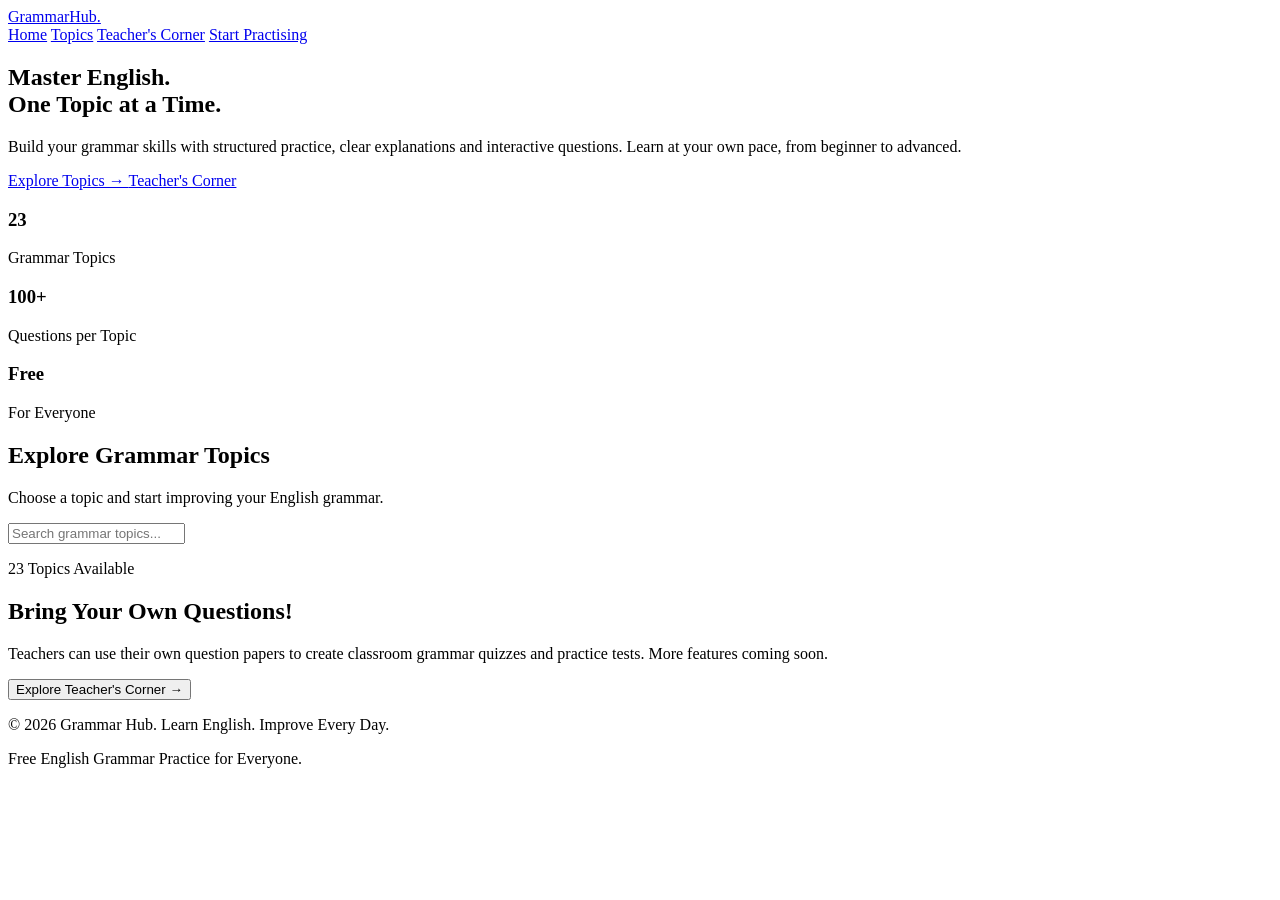
==== index.html @ 3b4cc68e "Add initial HTML structure for Grammar Hub This file contains the complete HTML structure for the Gr" ====
<!DOCTYPE html>
<html lang="en">
<head>
    <meta charset="UTF-8">
    <meta name="viewport" content="width=device-width, initial-scale=1.0">

    <title>Grammar Hub | English Grammar Practice</title>

    <meta name="description" content="Improve your English grammar with interactive practice, revision and quizzes across 23 grammar topics.">

    <link rel="preconnect" href="https://fonts.googleapis.com">
    <link rel="preconnect" href="https://fonts.gstatic.com" crossorigin>

    <link href="https://fonts.googleapis.com/css2?family=Inter:wght@400;500;600;700;800&display=swap" rel="stylesheet">

    <link rel="stylesheet" href="css/style.css">
</head>

<body>

    <!-- NAVIGATION -->
    <header class="navbar">

        <a href="#" class="logo">GrammarHub.</a>

        <nav class="nav-links">
            <a href="#">Home</a>
            <a href="#topics">Topics</a>
            <a href="#teacher">Teacher's Corner</a>
            <a href="#topics" class="btn btn-primary">Start Practising</a>
        </nav>

    </header>


    <!-- HERO SECTION -->
    <main>

        <section class="hero">

            <h1>
                Master English.<br>
                <span>One Topic at a Time.</span>
            </h1>

            <p>
                Build your grammar skills with structured practice,
                clear explanations and interactive questions.
                Learn at your own pace, from beginner to advanced.
            </p>

            <div class="hero-buttons">

                <a href="#topics" class="btn btn-primary">
                    Explore Topics →
                </a>

                <a href="#teacher" class="btn btn-outline">
                    Teacher's Corner
                </a>

            </div>

            <div class="hero-stats">

                <div class="stat">
                    <h3>23</h3>
                    <p>Grammar Topics</p>
                </div>

                <div class="stat">
                    <h3>100+</h3>
                    <p>Questions per Topic</p>
                </div>

                <div class="stat">
                    <h3>Free</h3>
                    <p>For Everyone</p>
                </div>

            </div>

        </section>


        <!-- TOPICS SECTION -->
        <section class="section" id="topics">

            <div class="section-heading">

                <h2>Explore Grammar Topics</h2>

                <p>
                    Choose a topic and start improving your English grammar.
                </p>

            </div>

            <div class="search-container">

                <input
                    type="text"
                    id="topicSearch"
                    placeholder="Search grammar topics..."
                    autocomplete="off"
                >

            </div>

            <p id="topicCount">23 Topics Available</p>

            <div class="topic-grid" id="topicGrid">

                <!-- Topic cards will be added using JavaScript -->

            </div>

            <p id="noResults" hidden>
                No topics found. Try another search.
            </p>

        </section>


        <!-- TEACHER SECTION -->
        <section class="section teacher-section" id="teacher">

            <div class="teacher-box">

                <h2>Bring Your Own Questions!</h2>

                <p>
                    Teachers can use their own question papers to
                    create classroom grammar quizzes and practice tests.
                    More features coming soon.
                </p>

                <button class="btn btn-primary" id="teacherBtn">
                    Explore Teacher's Corner →
                </button>

            </div>

        </section>

    </main>


    <!-- FOOTER -->
    <footer class="footer">

        <p>
            © 2026 Grammar Hub. Learn English. Improve Every Day.
        </p>

        <p>
            Free English Grammar Practice for Everyone.
        </p>

    </footer>


    <!-- JAVASCRIPT -->
    <script src="js/app.js"></script>

</body>
</html>
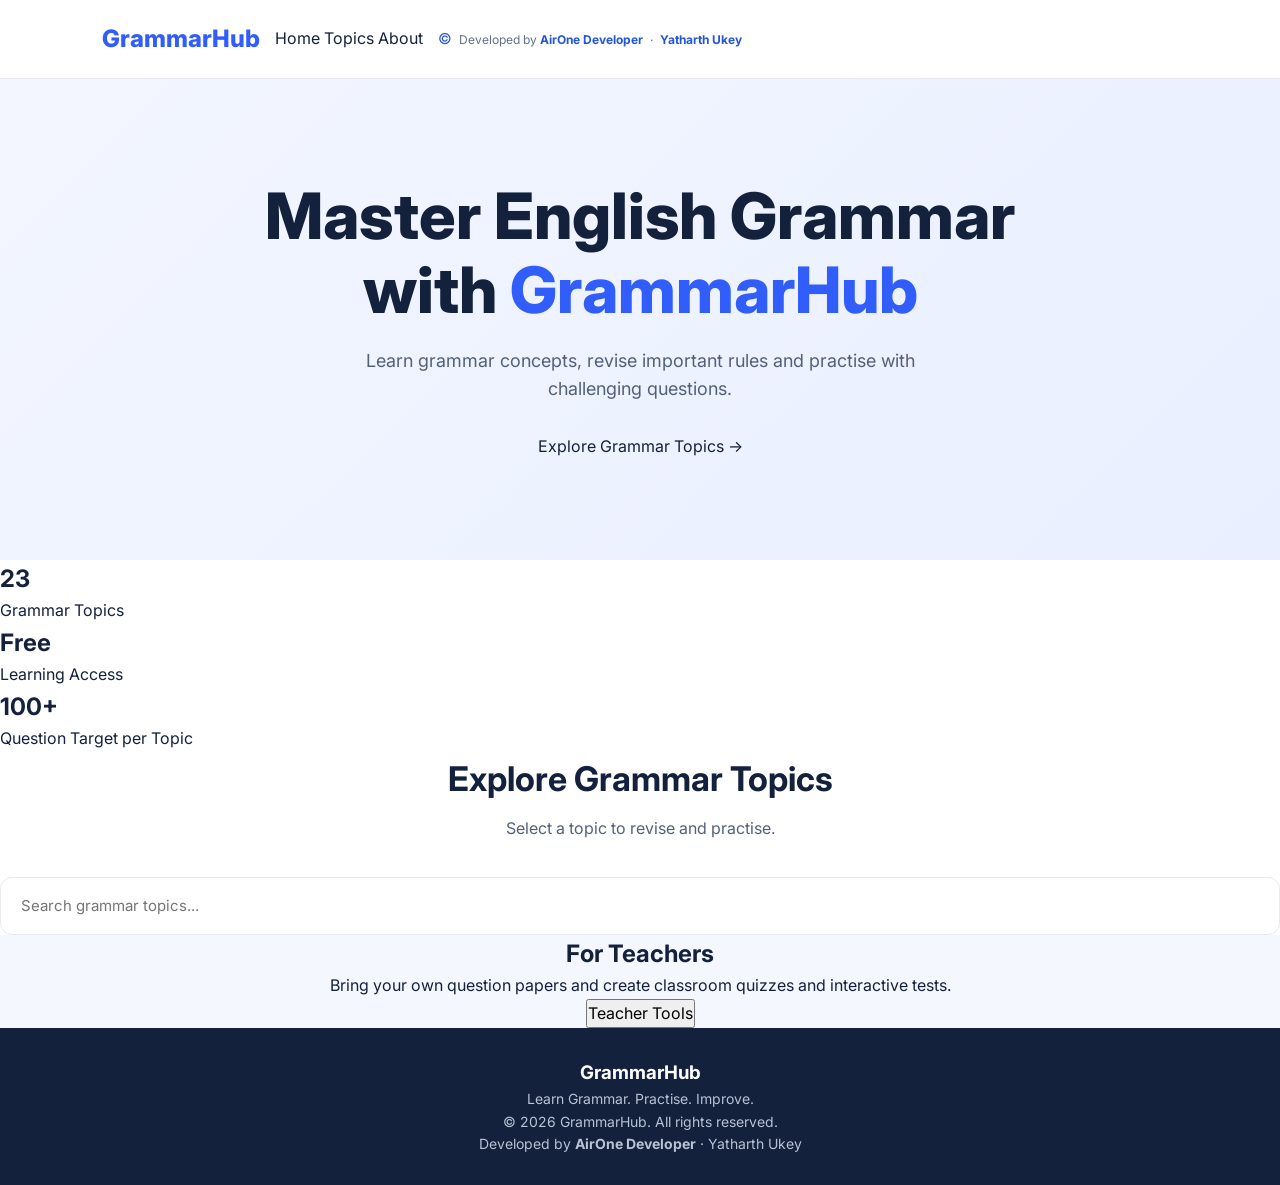
==== commit a18c338a: "Update index.html with new meta tags and content" ====
--- a/index.html
+++ b/index.html
@@ -4,164 +4,209 @@
 <head>
     <meta charset="UTF-8">
     <meta name="viewport" content="width=device-width, initial-scale=1.0">
-
-    <title>Grammar Hub | English Grammar Practice</title>
-
-    <meta name="description" content="Improve your English grammar with interactive practice, revision and quizzes across 23 grammar topics.">
-
-    <link rel="preconnect" href="https://fonts.googleapis.com">
-    <link rel="preconnect" href="https://fonts.gstatic.com" crossorigin>
-
-    <link href="https://fonts.googleapis.com/css2?family=Inter:wght@400;500;600;700;800&display=swap" rel="stylesheet">
+    <meta name="theme-color" content="#101b3d">
+
+    <meta name="description" content="GrammarHub - Free English Grammar Practice and Revision for students.">
+    <meta name="author" content="AirOne Developer - Yatharth Ukey">
+
+    <title>GrammarHub | English Grammar Practice</title>
 
     <link rel="stylesheet" href="css/style.css">
+
+    <style>
+        .developer-credit {
+            display: flex;
+            align-items: center;
+            gap: 7px;
+            font-size: 12px;
+            color: #64708b;
+            white-space: nowrap;
+        }
+
+        .developer-credit strong {
+            color: #2456d8;
+            font-weight: 700;
+        }
+
+        .developer-credit .credit-symbol {
+            color: #2456d8;
+            font-size: 15px;
+        }
+
+        .navbar .container {
+            display: flex;
+            align-items: center;
+            justify-content: space-between;
+            gap: 15px;
+            flex-wrap: wrap;
+        }
+
+        @media(max-width: 600px) {
+            .developer-credit {
+                width: 100%;
+                justify-content: center;
+                padding-bottom: 10px;
+                font-size: 11px;
+            }
+        }
+    </style>
 </head>
 
 <body>
 
-    <!-- NAVIGATION -->
+    <!-- NAVIGATION BAR -->
+
     <header class="navbar">
-
-        <a href="#" class="logo">GrammarHub.</a>
-
-        <nav class="nav-links">
-            <a href="#">Home</a>
-            <a href="#topics">Topics</a>
-            <a href="#teacher">Teacher's Corner</a>
-            <a href="#topics" class="btn btn-primary">Start Practising</a>
-        </nav>
-
+        <div class="container">
+
+            <a href="index.html" class="logo">
+                Grammar<span>Hub</span>
+            </a>
+
+            <nav>
+                <a href="index.html">Home</a>
+                <a href="#topics">Topics</a>
+                <a href="#about">About</a>
+            </nav>
+
+            <div class="developer-credit">
+                <span class="credit-symbol">©</span>
+                <span>Developed by <strong>AirOne Developer</strong></span>
+                <span>·</span>
+                <strong>Yatharth Ukey</strong>
+            </div>
+
+        </div>
     </header>
 
 
     <!-- HERO SECTION -->
-    <main>
-
-        <section class="hero">
+
+    <section class="hero">
+        <div class="container">
 
             <h1>
-                Master English.<br>
-                <span>One Topic at a Time.</span>
+                Master English Grammar with
+                <span>GrammarHub</span>
             </h1>
 
             <p>
-                Build your grammar skills with structured practice,
-                clear explanations and interactive questions.
-                Learn at your own pace, from beginner to advanced.
-            </p>
-
-            <div class="hero-buttons">
-
-                <a href="#topics" class="btn btn-primary">
-                    Explore Topics →
-                </a>
-
-                <a href="#teacher" class="btn btn-outline">
-                    Teacher's Corner
-                </a>
-
-            </div>
-
-            <div class="hero-stats">
-
-                <div class="stat">
-                    <h3>23</h3>
+                Learn grammar concepts, revise important rules
+                and practise with challenging questions.
+            </p>
+
+            <a href="#topics" class="primary-button">
+                Explore Grammar Topics →
+            </a>
+
+        </div>
+    </section>
+
+
+    <!-- STATS SECTION -->
+
+    <section class="stats">
+        <div class="container">
+
+            <div class="stats-grid">
+
+                <div class="stat-card">
+                    <h2>23</h2>
                     <p>Grammar Topics</p>
                 </div>
 
-                <div class="stat">
-                    <h3>100+</h3>
-                    <p>Questions per Topic</p>
+                <div class="stat-card">
+                    <h2>Free</h2>
+                    <p>Learning Access</p>
                 </div>
 
-                <div class="stat">
-                    <h3>Free</h3>
-                    <p>For Everyone</p>
+                <div class="stat-card">
+                    <h2>100+</h2>
+                    <p>Question Target per Topic</p>
                 </div>
 
             </div>
 
-        </section>
-
-
-        <!-- TOPICS SECTION -->
-        <section class="section" id="topics">
+        </div>
+    </section>
+
+
+    <!-- TOPICS SECTION -->
+
+    <section class="topics-section" id="topics">
+
+        <div class="container">
 
             <div class="section-heading">
-
                 <h2>Explore Grammar Topics</h2>
-
-                <p>
-                    Choose a topic and start improving your English grammar.
-                </p>
-
-            </div>
-
-            <div class="search-container">
-
+                <p>Select a topic to revise and practise.</p>
+            </div>
+
+            <div class="search-box">
                 <input
                     type="text"
                     id="topicSearch"
                     placeholder="Search grammar topics..."
-                    autocomplete="off"
-                >
-
-            </div>
-
-            <p id="topicCount">23 Topics Available</p>
-
-            <div class="topic-grid" id="topicGrid">
-
-                <!-- Topic cards will be added using JavaScript -->
-
-            </div>
-
-            <p id="noResults" hidden>
-                No topics found. Try another search.
-            </p>
-
-        </section>
-
-
-        <!-- TEACHER SECTION -->
-        <section class="section teacher-section" id="teacher">
-
-            <div class="teacher-box">
-
-                <h2>Bring Your Own Questions!</h2>
-
-                <p>
-                    Teachers can use their own question papers to
-                    create classroom grammar quizzes and practice tests.
-                    More features coming soon.
-                </p>
-
-                <button class="btn btn-primary" id="teacherBtn">
-                    Explore Teacher's Corner →
-                </button>
-
-            </div>
-
-        </section>
-
-    </main>
+                    aria-label="Search grammar topics">
+            </div>
+
+            <div class="topics-grid" id="topicGrid">
+                <!-- Topics loaded through app.js -->
+            </div>
+
+        </div>
+
+    </section>
+
+
+    <!-- TEACHER SECTION -->
+
+    <section class="teacher-section" id="about">
+
+        <div class="container">
+
+            <h2>For Teachers</h2>
+
+            <p>
+                Bring your own question papers and create
+                classroom quizzes and interactive tests.
+            </p>
+
+            <button id="teacherButton" class="primary-button">
+                Teacher Tools
+            </button>
+
+        </div>
+
+    </section>
 
 
     <!-- FOOTER -->
+
     <footer class="footer">
 
-        <p>
-            © 2026 Grammar Hub. Learn English. Improve Every Day.
-        </p>
-
-        <p>
-            Free English Grammar Practice for Everyone.
-        </p>
+        <div class="container">
+
+            <h3>GrammarHub</h3>
+
+            <p>
+                Learn Grammar. Practise. Improve.
+            </p>
+
+            <p class="footer-credit">
+                © 2026 GrammarHub. All rights reserved.
+            </p>
+
+            <p class="footer-credit">
+                Developed by <strong>AirOne Developer</strong>
+                · Yatharth Ukey
+            </p>
+
+        </div>
 
     </footer>
 
 
-    <!-- JAVASCRIPT -->
     <script src="js/app.js"></script>
 
 </body>
--- a/css/style.css
+++ b/css/style.css
@@ -0,0 +1,387 @@
+
+@import url('https://fonts.googleapis.com/css2?family=Inter:wght@400;500;600;700;800&display=swap');
+
+:root {
+    --primary: #315efb;
+    --primary-dark: #2148d8;
+    --dark: #14213d;
+    --text: #526078;
+    --light: #f5f7ff;
+    --white: #ffffff;
+    --border: #e7eaf2;
+}
+
+* {
+    margin: 0;
+    padding: 0;
+    box-sizing: border-box;
+}
+
+html {
+    scroll-behavior: smooth;
+}
+
+body {
+    font-family: 'Inter', sans-serif;
+    background: var(--white);
+    color: var(--dark);
+    line-height: 1.6;
+}
+
+a {
+    text-decoration: none;
+    color: inherit;
+}
+
+button, input {
+    font: inherit;
+}
+
+/* Navigation */
+
+.navbar {
+    display: flex;
+    align-items: center;
+    justify-content: space-between;
+    padding: 20px 8%;
+    background: var(--white);
+    border-bottom: 1px solid var(--border);
+}
+
+.logo {
+    font-size: 24px;
+    font-weight: 800;
+    color: var(--primary);
+}
+
+.nav-links {
+    display: flex;
+    align-items: center;
+    gap: 30px;
+}
+
+.nav-links a {
+    color: var(--text);
+    font-size: 14px;
+    font-weight: 600;
+}
+
+.nav-links a:hover {
+    color: var(--primary);
+}
+
+/* Buttons */
+
+.btn {
+    display: inline-block;
+    padding: 13px 24px;
+    border-radius: 9px;
+    font-weight: 700;
+    transition: 0.2s;
+    cursor: pointer;
+}
+
+.btn-primary {
+    background: var(--primary);
+    color: var(--white);
+}
+
+.btn-primary:hover {
+    background: var(--primary-dark);
+    transform: translateY(-2px);
+}
+
+.btn-outline {
+    border: 1px solid var(--border);
+    color: var(--dark);
+    background: var(--white);
+}
+
+/* Hero */
+
+.hero {
+    padding: 100px 8%;
+    background: linear-gradient(135deg, #f3f6ff, #e9efff);
+    text-align: center;
+}
+
+.hero h1 {
+    font-size: clamp(38px, 6vw, 64px);
+    line-height: 1.15;
+    font-weight: 800;
+    max-width: 850px;
+    margin: 0 auto 20px;
+}
+
+.hero h1 span {
+    color: var(--primary);
+}
+
+.hero p {
+    color: var(--text);
+    font-size: 18px;
+    max-width: 620px;
+    margin: 0 auto 30px;
+}
+
+.hero-buttons {
+    display: flex;
+    justify-content: center;
+    gap: 14px;
+    flex-wrap: wrap;
+}
+
+.hero-stats {
+    display: flex;
+    justify-content: center;
+    gap: 65px;
+    margin-top: 55px;
+    flex-wrap: wrap;
+}
+
+.stat h3 {
+    font-size: 28px;
+    color: var(--primary);
+}
+
+.stat p {
+    font-size: 13px;
+    margin: 0;
+}
+
+/* General sections */
+
+.section {
+    padding: 80px 8%;
+}
+
+.section-heading {
+    text-align: center;
+    margin-bottom: 35px;
+}
+
+.section-heading h2 {
+    font-size: 34px;
+    margin-bottom: 10px;
+}
+
+.section-heading p {
+    color: var(--text);
+}
+
+/* Search */
+
+.search-container {
+    max-width: 550px;
+    margin: 0 auto 35px;
+}
+
+#topicSearch {
+    width: 100%;
+    padding: 16px 20px;
+    border: 1px solid var(--border);
+    border-radius: 12px;
+    outline: none;
+    font-size: 15px;
+}
+
+#topicSearch:focus {
+    border-color: var(--primary);
+    box-shadow: 0 0 0 3px #315efb18;
+}
+
+/* Topics */
+
+.topic-grid {
+    display: grid;
+    grid-template-columns: repeat(3, 1fr);
+    gap: 22px;
+}
+
+.topic-card {
+    padding: 25px;
+    background: var(--white);
+    border: 1px solid var(--border);
+    border-radius: 15px;
+    transition: 0.25s;
+    cursor: pointer;
+}
+
+.topic-card:hover {
+    transform: translateY(-5px);
+    border-color: var(--primary);
+    box-shadow: 0 12px 30px #14213d10;
+}
+
+.topic-number {
+    display: inline-block;
+    color: var(--primary);
+    background: #edf1ff;
+    padding: 6px 12px;
+    border-radius: 7px;
+    font-size: 12px;
+    font-weight: 700;
+    margin-bottom: 15px;
+}
+
+.topic-card h3 {
+    font-size: 18px;
+    margin-bottom: 15px;
+}
+
+.topic-card a {
+    color: var(--primary);
+    font-size: 14px;
+    font-weight: 700;
+}
+
+#topicCount {
+    text-align: center;
+    color: var(--text);
+    margin-bottom: 20px;
+}
+
+#noResults {
+    text-align: center;
+    color: var(--text);
+    padding: 25px;
+}
+
+/* Teacher section */
+
+.teacher-section {
+    background: var(--light);
+    text-align: center;
+}
+
+.teacher-box {
+    max-width: 750px;
+    margin: auto;
+    padding: 45px 30px;
+    background: var(--white);
+    border: 1px solid var(--border);
+    border-radius: 18px;
+}
+
+.teacher-box h2 {
+    font-size: 30px;
+    margin-bottom: 15px;
+}
+
+.teacher-box p {
+    color: var(--text);
+    margin-bottom: 25px;
+}
+
+/* Footer */
+
+.footer {
+    background: var(--dark);
+    color: var(--white);
+    text-align: center;
+    padding: 30px 8%;
+}
+
+.footer p {
+    color: #b8c2d5;
+    font-size: 14px;
+}
+
+/* Responsive design */
+
+@media (max-width: 900px) {
+    .topic-grid {
+        grid-template-columns: repeat(2, 1fr);
+    }
+
+    .navbar {
+        padding: 18px 5%;
+    }
+
+    .section {
+        padding: 65px 5%;
+    }
+}
+
+@media (max-width: 600px) {
+    .navbar {
+        flex-direction: column;
+        gap: 15px;
+    }
+
+    .nav-links {
+        gap: 15px;
+        flex-wrap: wrap;
+        justify-content: center;
+    }
+
+    .hero {
+        padding: 75px 5%;
+    }
+
+    .hero-stats {
+        gap: 30px;
+    }
+
+    .topic-grid {
+        grid-template-columns: 1fr;
+    }
+
+    .section-heading h2 {
+        font-size: 28px;
+    }
+}
+
+/* =================================
+   GRAMMAR REVISION SECTION
+================================= */
+
+.lesson-content {
+    margin-top: 20px;
+}
+
+.lesson-content > p {
+    color: #526078;
+    margin: 12px 0 25px;
+    line-height: 1.8;
+}
+
+.lesson-rules {
+    display: grid;
+    gap: 16px;
+    margin-bottom: 25px;
+}
+
+.lesson-rule {
+    padding: 20px;
+    background: #f5f7ff;
+    border: 1px solid #e7eaf2;
+    border-radius: 12px;
+}
+
+.lesson-rule h3 {
+    color: #315efb;
+    margin-bottom: 8px;
+    font-size: 17px;
+}
+
+.lesson-rule p {
+    color: #526078;
+    margin-bottom: 12px;
+}
+
+.lesson-example {
+    background: white;
+    padding: 12px 15px;
+    border-radius: 8px;
+    font-size: 14px;
+    color: #14213d;
+}
+
+#lessonSection {
+    margin-bottom: 25px;
+}
+
+#startPractice {
+    margin-top: 15px;
+}
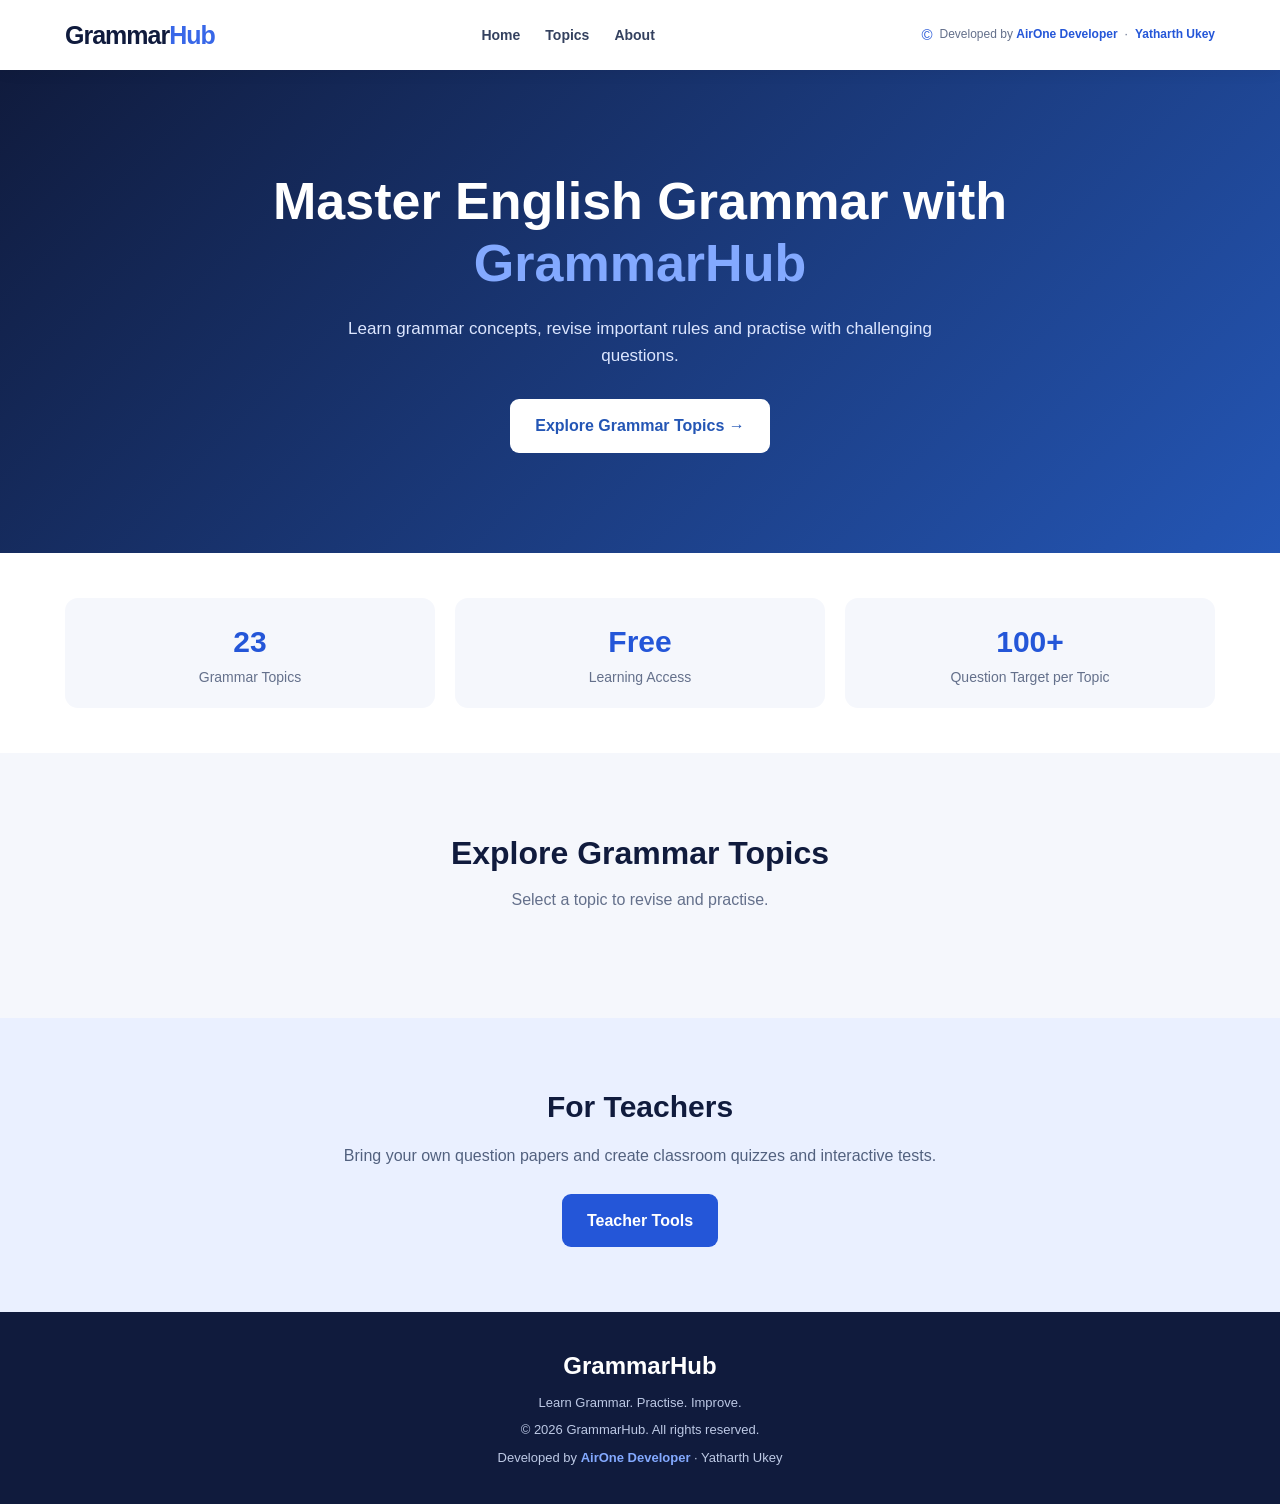
==== commit 13ee042c: "Remove search box from index.html Removed the search box for grammar topics from the index.html file" ====
--- a/index.html
+++ b/index.html
@@ -142,14 +142,7 @@
                 <p>Select a topic to revise and practise.</p>
             </div>
 
-            <div class="search-box">
-                <input
-                    type="text"
-                    id="topicSearch"
-                    placeholder="Search grammar topics..."
-                    aria-label="Search grammar topics">
-            </div>
-
+    
             <div class="topics-grid" id="topicGrid">
                 <!-- Topics loaded through app.js -->
             </div>
--- a/css/style.css
+++ b/css/style.css
@@ -1,15 +1,11 @@
 
-@import url('https://fonts.googleapis.com/css2?family=Inter:wght@400;500;600;700;800&display=swap');
-
-:root {
-    --primary: #315efb;
-    --primary-dark: #2148d8;
-    --dark: #14213d;
-    --text: #526078;
-    --light: #f5f7ff;
-    --white: #ffffff;
-    --border: #e7eaf2;
-}
+/* =========================================
+   GRAMMARHUB
+   Developed by AirOne Developer
+   Yatharth Ukey
+========================================= */
+
+/* RESET */
 
 * {
     margin: 0;
@@ -22,9 +18,9 @@
 }
 
 body {
-    font-family: 'Inter', sans-serif;
-    background: var(--white);
-    color: var(--dark);
+    font-family: Arial, Helvetica, sans-serif;
+    background: #f5f7fc;
+    color: #17213c;
     line-height: 1.6;
 }
 
@@ -33,355 +29,645 @@
     color: inherit;
 }
 
-button, input {
+button,
+input {
     font: inherit;
 }
 
-/* Navigation */
+button {
+    cursor: pointer;
+}
+
+/* COMMON CONTAINER */
+
+.container {
+    width: min(1150px, 92%);
+    margin: auto;
+}
+
+/* =========================================
+   NAVIGATION BAR
+========================================= */
 
 .navbar {
+    background: #ffffff;
+    padding: 15px 0;
+    box-shadow: 0 2px 15px rgba(0, 0, 0, 0.06);
+    position: sticky;
+    top: 0;
+    z-index: 1000;
+}
+
+.navbar .container {
     display: flex;
     align-items: center;
     justify-content: space-between;
-    padding: 20px 8%;
-    background: var(--white);
-    border-bottom: 1px solid var(--border);
+    gap: 15px;
+    flex-wrap: wrap;
 }
 
 .logo {
-    font-size: 24px;
+    font-size: 25px;
     font-weight: 800;
-    color: var(--primary);
-}
-
-.nav-links {
+    color: #101b3d;
+    letter-spacing: -1px;
+}
+
+.logo span {
+    color: #3867e8;
+}
+
+.navbar nav {
     display: flex;
     align-items: center;
-    gap: 30px;
-}
-
-.nav-links a {
-    color: var(--text);
+    gap: 25px;
+}
+
+.navbar nav a {
+    color: #34415f;
     font-size: 14px;
     font-weight: 600;
-}
-
-.nav-links a:hover {
-    color: var(--primary);
-}
-
-/* Buttons */
-
-.btn {
+    transition: 0.2s;
+}
+
+.navbar nav a:hover {
+    color: #3867e8;
+}
+
+/* DEVELOPER CREDIT */
+
+.developer-credit {
+    display: flex;
+    align-items: center;
+    gap: 7px;
+    color: #64708b;
+    font-size: 12px;
+    white-space: nowrap;
+}
+
+.developer-credit strong {
+    color: #2456d8;
+    font-weight: 700;
+}
+
+.credit-symbol {
+    color: #2456d8;
+    font-size: 15px;
+}
+
+/* =========================================
+   HERO SECTION
+========================================= */
+
+.hero {
+    background: linear-gradient(135deg, #101b3d, #2456b5);
+    color: white;
+    padding: 100px 0;
+    text-align: center;
+}
+
+.hero h1 {
+    font-size: clamp(32px, 5vw, 52px);
+    line-height: 1.2;
+    max-width: 850px;
+    margin: 0 auto 20px;
+    font-weight: 800;
+}
+
+.hero h1 span {
+    color: #83a9ff;
+}
+
+.hero p {
+    max-width: 650px;
+    margin: 0 auto 30px;
+    font-size: 17px;
+    color: #dce6ff;
+}
+
+/* BUTTONS */
+
+.primary-button {
     display: inline-block;
-    padding: 13px 24px;
+    background: #ffffff;
+    color: #2456b5;
+    border: none;
+    padding: 14px 25px;
     border-radius: 9px;
     font-weight: 700;
-    transition: 0.2s;
-    cursor: pointer;
-}
-
-.btn-primary {
-    background: var(--primary);
-    color: var(--white);
-}
-
-.btn-primary:hover {
-    background: var(--primary-dark);
+    transition: 0.25s;
+}
+
+.primary-button:hover {
+    background: #e9efff;
     transform: translateY(-2px);
 }
 
-.btn-outline {
-    border: 1px solid var(--border);
-    color: var(--dark);
-    background: var(--white);
-}
-
-/* Hero */
-
-.hero {
-    padding: 100px 8%;
-    background: linear-gradient(135deg, #f3f6ff, #e9efff);
+/* =========================================
+   STATS
+========================================= */
+
+.stats {
+    padding: 45px 0;
+    background: white;
+}
+
+.stats-grid {
+    display: grid;
+    grid-template-columns: repeat(3, 1fr);
+    gap: 20px;
+}
+
+.stat-card {
     text-align: center;
-}
-
-.hero h1 {
-    font-size: clamp(38px, 6vw, 64px);
-    line-height: 1.15;
-    font-weight: 800;
-    max-width: 850px;
-    margin: 0 auto 20px;
-}
-
-.hero h1 span {
-    color: var(--primary);
-}
-
-.hero p {
-    color: var(--text);
-    font-size: 18px;
-    max-width: 620px;
-    margin: 0 auto 30px;
-}
-
-.hero-buttons {
-    display: flex;
-    justify-content: center;
-    gap: 14px;
-    flex-wrap: wrap;
-}
-
-.hero-stats {
-    display: flex;
-    justify-content: center;
-    gap: 65px;
-    margin-top: 55px;
-    flex-wrap: wrap;
-}
-
-.stat h3 {
-    font-size: 28px;
-    color: var(--primary);
-}
-
-.stat p {
-    font-size: 13px;
-    margin: 0;
-}
-
-/* General sections */
-
-.section {
-    padding: 80px 8%;
+    padding: 20px;
+    background: #f5f7fc;
+    border-radius: 13px;
+}
+
+.stat-card h2 {
+    font-size: 30px;
+    color: #2456d8;
+}
+
+.stat-card p {
+    color: #64708b;
+    font-size: 14px;
+}
+
+/* =========================================
+   TOPICS SECTION
+========================================= */
+
+.topics-section {
+    padding: 75px 0;
 }
 
 .section-heading {
     text-align: center;
-    margin-bottom: 35px;
+    margin-bottom: 30px;
 }
 
 .section-heading h2 {
-    font-size: 34px;
-    margin-bottom: 10px;
+    font-size: 32px;
+    color: #101b3d;
+    margin-bottom: 8px;
 }
 
 .section-heading p {
-    color: var(--text);
-}
-
-/* Search */
-
-.search-container {
+    color: #64708b;
+}
+
+/* SEARCH */
+
+.search-box {
     max-width: 550px;
     margin: 0 auto 35px;
 }
 
-#topicSearch {
+.search-box input {
     width: 100%;
     padding: 16px 20px;
-    border: 1px solid var(--border);
-    border-radius: 12px;
+    border: 1px solid #dce2ef;
+    border-radius: 11px;
     outline: none;
+    background: white;
     font-size: 15px;
-}
-
-#topicSearch:focus {
-    border-color: var(--primary);
-    box-shadow: 0 0 0 3px #315efb18;
-}
-
-/* Topics */
-
-.topic-grid {
+    transition: 0.2s;
+}
+
+.search-box input:focus {
+    border-color: #3867e8;
+    box-shadow: 0 0 0 3px rgba(56, 103, 232, 0.1);
+}
+
+/* TOPIC CARDS */
+
+.topics-grid {
     display: grid;
     grid-template-columns: repeat(3, 1fr);
-    gap: 22px;
+    gap: 20px;
 }
 
 .topic-card {
-    padding: 25px;
-    background: var(--white);
-    border: 1px solid var(--border);
-    border-radius: 15px;
+    background: white;
+    padding: 24px;
+    border-radius: 14px;
+    border: 1px solid #e7ebf4;
+    box-shadow: 0 4px 18px rgba(20, 35, 70, 0.04);
     transition: 0.25s;
     cursor: pointer;
 }
 
 .topic-card:hover {
     transform: translateY(-5px);
-    border-color: var(--primary);
-    box-shadow: 0 12px 30px #14213d10;
-}
-
-.topic-number {
-    display: inline-block;
-    color: var(--primary);
-    background: #edf1ff;
-    padding: 6px 12px;
-    border-radius: 7px;
-    font-size: 12px;
-    font-weight: 700;
-    margin-bottom: 15px;
+    border-color: #b6c8ff;
+    box-shadow: 0 10px 25px rgba(20, 35, 70, 0.09);
 }
 
 .topic-card h3 {
     font-size: 18px;
-    margin-bottom: 15px;
-}
-
-.topic-card a {
-    color: var(--primary);
+    color: #17213c;
+    margin-bottom: 8px;
+}
+
+.topic-card p {
     font-size: 14px;
+    color: #64708b;
+}
+
+.topic-card button {
+    margin-top: 17px;
+    border: none;
+    background: #edf2ff;
+    color: #2456d8;
+    padding: 9px 15px;
+    border-radius: 7px;
     font-weight: 700;
 }
 
-#topicCount {
+.topic-card button:hover {
+    background: #dce6ff;
+}
+
+/* =========================================
+   TEACHER SECTION
+========================================= */
+
+.teacher-section {
+    padding: 65px 0;
     text-align: center;
-    color: var(--text);
+    background: #eaf0ff;
+}
+
+.teacher-section h2 {
+    font-size: 30px;
+    color: #101b3d;
+    margin-bottom: 12px;
+}
+
+.teacher-section p {
+    color: #52617f;
+    max-width: 600px;
+    margin: 0 auto 25px;
+}
+
+.teacher-section .primary-button {
+    background: #2456d8;
+    color: white;
+}
+
+.teacher-section .primary-button:hover {
+    background: #173fae;
+}
+
+/* =========================================
+   FOOTER
+========================================= */
+
+.footer {
+    background: #101b3d;
+    color: white;
+    text-align: center;
+    padding: 35px 0;
+}
+
+.footer h3 {
+    font-size: 24px;
+    margin-bottom: 5px;
+}
+
+.footer p {
+    color: #bdc9e5;
+    font-size: 13px;
+    margin-top: 7px;
+}
+
+.footer-credit strong {
+    color: #83a9ff;
+}
+
+/* =========================================
+   PRACTICE PAGE
+========================================= */
+
+.practice-container {
+    width: min(900px, 92%);
+    margin: 40px auto;
+}
+
+.practice-header {
+    background: linear-gradient(135deg, #101b3d, #2456b5);
+    color: white;
+    padding: 30px;
+    border-radius: 18px;
+    margin-bottom: 25px;
+}
+
+.practice-header h1 {
+    font-size: 30px;
+    margin-bottom: 10px;
+}
+
+.practice-header p {
+    color: #dce6ff;
+}
+
+.practice-stats {
+    display: flex;
+    justify-content: space-between;
+    gap: 15px;
+    margin-top: 25px;
+    flex-wrap: wrap;
+}
+
+.stat {
+    background: rgba(255, 255, 255, 0.13);
+    padding: 12px 18px;
+    border-radius: 10px;
+}
+
+.practice-card {
+    background: white;
+    padding: 28px;
+    border-radius: 16px;
+    box-shadow: 0 5px 25px rgba(20, 35, 70, 0.07);
+    margin-bottom: 22px;
+}
+
+.back-link {
+    display: inline-block;
     margin-bottom: 20px;
-}
-
-#noResults {
+    color: #2456d8;
+    font-weight: 600;
+}
+
+.back-link:hover {
+    text-decoration: underline;
+}
+
+/* PROGRESS BAR */
+
+.progress-track {
+    width: 100%;
+    height: 9px;
+    background: #e7ebf4;
+    border-radius: 20px;
+    overflow: hidden;
+    margin: 18px 0;
+}
+
+.progress-fill {
+    height: 100%;
+    width: 0%;
+    background: #3867e8;
+    transition: width 0.3s ease;
+}
+
+/* QUESTION */
+
+.question-meta {
+    display: flex;
+    justify-content: space-between;
+    gap: 10px;
+    color: #64708b;
+    font-size: 14px;
+    flex-wrap: wrap;
+}
+
+#questionText {
+    font-size: 21px;
+    line-height: 1.6;
+    margin: 25px 0;
+}
+
+/* ANSWER OPTIONS */
+
+.answer-options {
+    display: grid;
+    gap: 12px;
+}
+
+.answer-options button {
+    text-align: left;
+    padding: 15px 18px;
+    border: 1px solid #dce2ef;
+    background: white;
+    border-radius: 10px;
+    cursor: pointer;
+    font-size: 16px;
+    color: #17213c;
+    transition: 0.2s;
+}
+
+.answer-options button:hover {
+    border-color: #3867e8;
+    background: #f3f6ff;
+}
+
+.answer-options button.selected {
+    border: 2px solid #3867e8;
+    background: #edf2ff;
+}
+
+.answer-options button.correct {
+    border-color: #15965a;
+    background: #e9f9f0;
+}
+
+.answer-options button.wrong {
+    border-color: #dc4545;
+    background: #fff0f0;
+}
+
+/* PRACTICE BUTTONS */
+
+.practice-actions {
+    display: flex;
+    gap: 12px;
+    margin-top: 25px;
+    flex-wrap: wrap;
+}
+
+.practice-button {
+    border: none;
+    background: #2456d8;
+    color: white;
+    padding: 13px 23px;
+    border-radius: 9px;
+    cursor: pointer;
+    font-size: 15px;
+    font-weight: 600;
+    transition: 0.2s;
+}
+
+.practice-button:hover {
+    background: #173fae;
+    transform: translateY(-1px);
+}
+
+.secondary-button {
+    background: #e9edf6;
+    color: #17213c;
+}
+
+.secondary-button:hover {
+    background: #dce3f2;
+}
+
+/* FEEDBACK */
+
+.feedback {
+    margin-top: 20px;
+    padding: 16px;
+    border-radius: 10px;
+    display: none;
+    line-height: 1.6;
+}
+
+.feedback.correct {
+    display: block;
+    background: #e9f9f0;
+    color: #116b40;
+}
+
+.feedback.wrong {
+    display: block;
+    background: #fff0f0;
+    color: #a52e2e;
+}
+
+/* RESULTS */
+
+#resultCard {
+    display: none;
     text-align: center;
-    color: var(--text);
-    padding: 25px;
-}
-
-/* Teacher section */
-
-.teacher-section {
-    background: var(--light);
-    text-align: center;
-}
-
-.teacher-box {
-    max-width: 750px;
-    margin: auto;
-    padding: 45px 30px;
-    background: var(--white);
-    border: 1px solid var(--border);
-    border-radius: 18px;
-}
-
-.teacher-box h2 {
-    font-size: 30px;
-    margin-bottom: 15px;
-}
-
-.teacher-box p {
-    color: var(--text);
-    margin-bottom: 25px;
-}
-
-/* Footer */
-
-.footer {
-    background: var(--dark);
-    color: var(--white);
-    text-align: center;
-    padding: 30px 8%;
-}
-
-.footer p {
-    color: #b8c2d5;
-    font-size: 14px;
-}
-
-/* Responsive design */
+}
+
+#resultCard.show {
+    display: block;
+}
+
+.result-score {
+    font-size: 48px;
+    color: #2456d8;
+    font-weight: 800;
+    margin: 20px 0;
+}
+
+/* =========================================
+   REVISION NOTES
+========================================= */
+
+.lesson-content {
+    line-height: 1.8;
+}
+
+.lesson-rule {
+    padding: 18px;
+    margin: 15px 0;
+    background: #f5f7fc;
+    border-left: 4px solid #3867e8;
+    border-radius: 8px;
+}
+
+.lesson-rule h3 {
+    color: #2456b5;
+    margin-bottom: 7px;
+}
+
+.lesson-example {
+    margin-top: 8px;
+    color: #15965a;
+    font-weight: 600;
+}
+
+#lessonSection h2 {
+    margin-bottom: 20px;
+    color: #101b3d;
+}
+
+#startPractice {
+    margin-top: 20px;
+}
+
+/* =========================================
+   RESPONSIVE DESIGN
+========================================= */
 
 @media (max-width: 900px) {
-    .topic-grid {
+
+    .topics-grid {
         grid-template-columns: repeat(2, 1fr);
     }
 
-    .navbar {
-        padding: 18px 5%;
-    }
-
-    .section {
-        padding: 65px 5%;
-    }
+    .hero {
+        padding: 75px 0;
+    }
+
 }
 
 @media (max-width: 600px) {
-    .navbar {
+
+    .navbar .container {
+        justify-content: center;
+    }
+
+    .navbar nav {
+        width: 100%;
+        justify-content: center;
+        gap: 20px;
+    }
+
+    .developer-credit {
+        width: 100%;
+        justify-content: center;
+        padding-bottom: 5px;
+        font-size: 11px;
+    }
+
+    .hero {
+        padding: 65px 0;
+    }
+
+    .hero p {
+        font-size: 15px;
+    }
+
+    .stats-grid {
+        grid-template-columns: 1fr;
+    }
+
+    .topics-grid {
+        grid-template-columns: 1fr;
+    }
+
+    .section-heading h2 {
+        font-size: 26px;
+    }
+
+    .practice-header {
+        padding: 23px;
+    }
+
+    .practice-header h1 {
+        font-size: 25px;
+    }
+
+    .practice-card {
+        padding: 20px;
+    }
+
+    #questionText {
+        font-size: 18px;
+    }
+
+    .practice-button {
+        width: 100%;
+    }
+
+    .practice-actions {
         flex-direction: column;
-        gap: 15px;
-    }
-
-    .nav-links {
-        gap: 15px;
-        flex-wrap: wrap;
-        justify-content: center;
-    }
-
-    .hero {
-        padding: 75px 5%;
-    }
-
-    .hero-stats {
-        gap: 30px;
-    }
-
-    .topic-grid {
-        grid-template-columns: 1fr;
-    }
-
-    .section-heading h2 {
-        font-size: 28px;
-    }
-}
-
-/* =================================
-   GRAMMAR REVISION SECTION
-================================= */
-
-.lesson-content {
-    margin-top: 20px;
-}
-
-.lesson-content > p {
-    color: #526078;
-    margin: 12px 0 25px;
-    line-height: 1.8;
-}
-
-.lesson-rules {
-    display: grid;
-    gap: 16px;
-    margin-bottom: 25px;
-}
-
-.lesson-rule {
-    padding: 20px;
-    background: #f5f7ff;
-    border: 1px solid #e7eaf2;
-    border-radius: 12px;
-}
-
-.lesson-rule h3 {
-    color: #315efb;
-    margin-bottom: 8px;
-    font-size: 17px;
-}
-
-.lesson-rule p {
-    color: #526078;
-    margin-bottom: 12px;
-}
-
-.lesson-example {
-    background: white;
-    padding: 12px 15px;
-    border-radius: 8px;
-    font-size: 14px;
-    color: #14213d;
-}
-
-#lessonSection {
-    margin-bottom: 25px;
-}
-
-#startPractice {
-    margin-top: 15px;
-}
+    }
+
+}
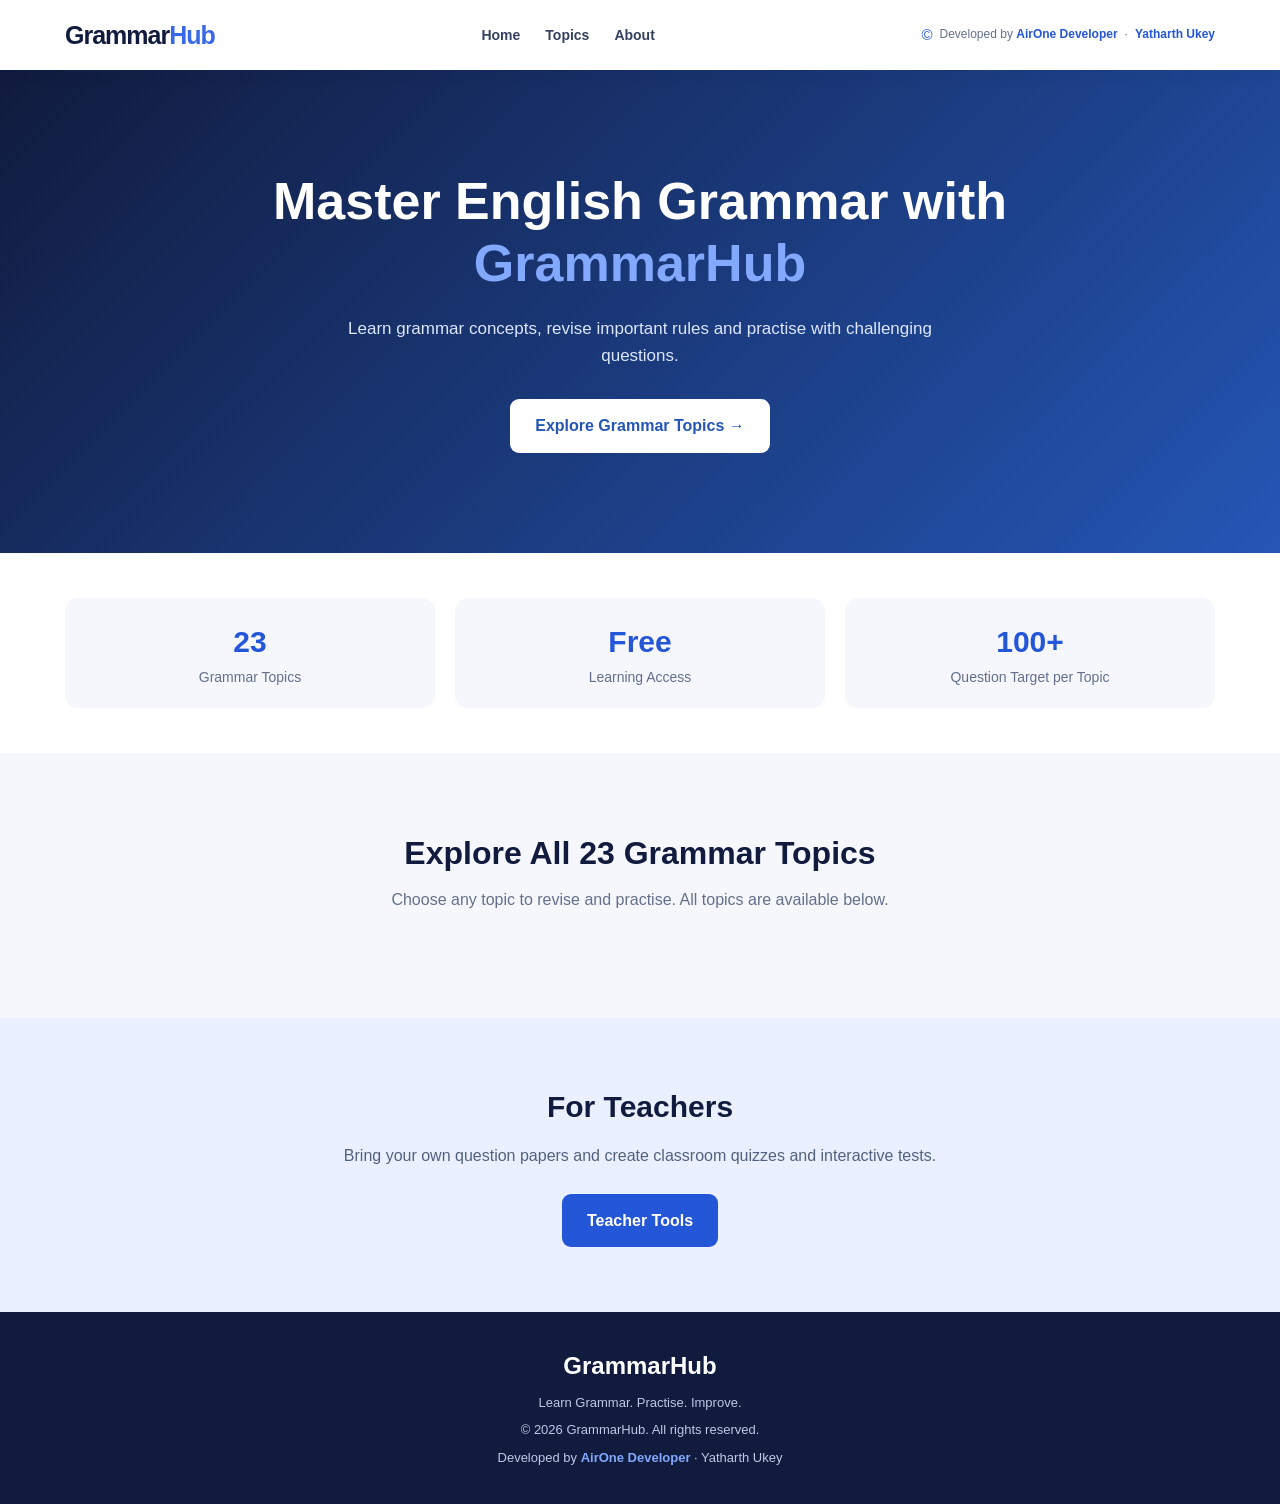
==== commit 7d3a2501: "Update topics section and footer comments in HTML" ====
--- a/index.html
+++ b/index.html
@@ -131,20 +131,22 @@
     </section>
 
 
-    <!-- TOPICS SECTION -->
+    <!-- ALL 23 TOPICS -->
 
     <section class="topics-section" id="topics">
 
         <div class="container">
 
             <div class="section-heading">
-                <h2>Explore Grammar Topics</h2>
-                <p>Select a topic to revise and practise.</p>
-            </div>
-
-    
+                <h2>Explore All 23 Grammar Topics</h2>
+                <p>
+                    Choose any topic to revise and practise.
+                    All topics are available below.
+                </p>
+            </div>
+
             <div class="topics-grid" id="topicGrid">
-                <!-- Topics loaded through app.js -->
+                <!-- All 23 topics loaded through app.js -->
             </div>
 
         </div>
@@ -200,6 +202,8 @@
     </footer>
 
 
+    <!-- JAVASCRIPT -->
+
     <script src="js/app.js"></script>
 
 </body>
--- a/css/style.css
+++ b/css/style.css
@@ -218,28 +218,7 @@
     color: #64708b;
 }
 
-/* SEARCH */
-
-.search-box {
-    max-width: 550px;
-    margin: 0 auto 35px;
-}
-
-.search-box input {
-    width: 100%;
-    padding: 16px 20px;
-    border: 1px solid #dce2ef;
-    border-radius: 11px;
-    outline: none;
-    background: white;
-    font-size: 15px;
-    transition: 0.2s;
-}
-
-.search-box input:focus {
-    border-color: #3867e8;
-    box-shadow: 0 0 0 3px rgba(56, 103, 232, 0.1);
-}
+
 
 /* TOPIC CARDS */
 
